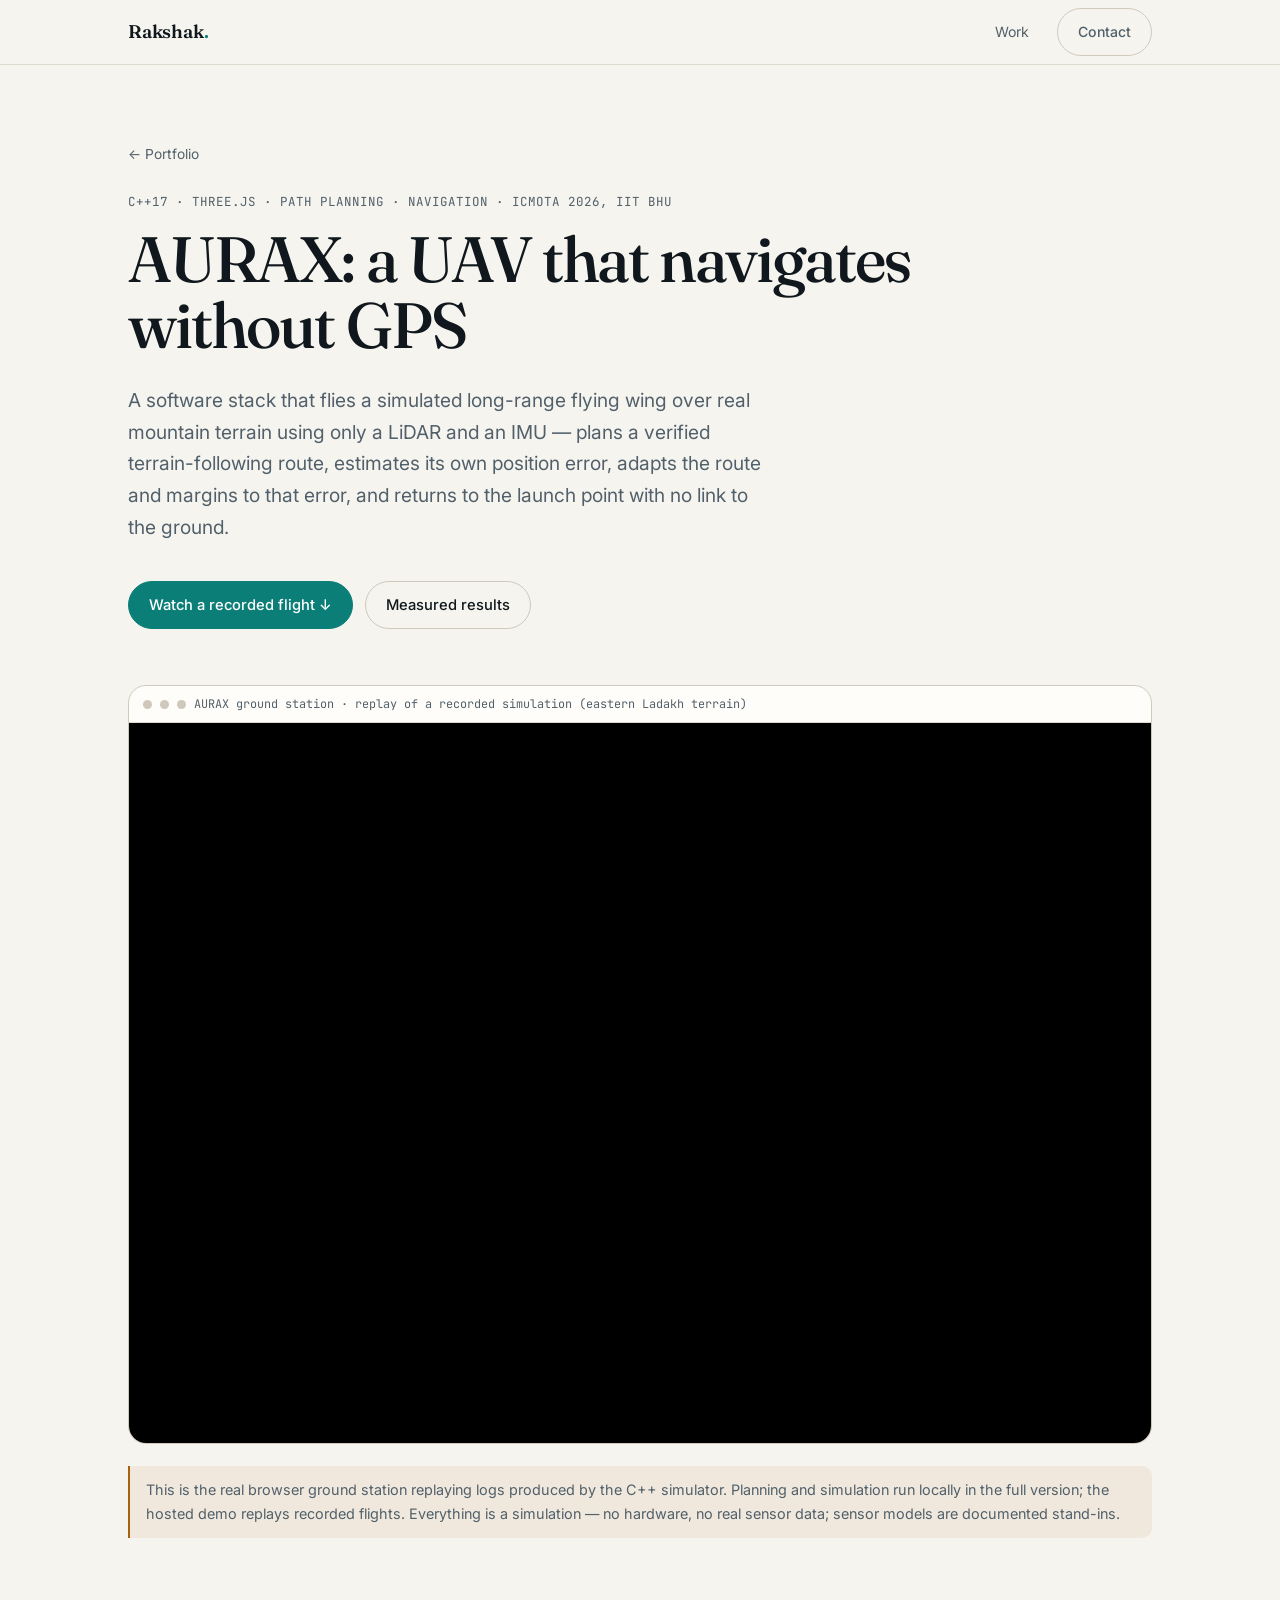
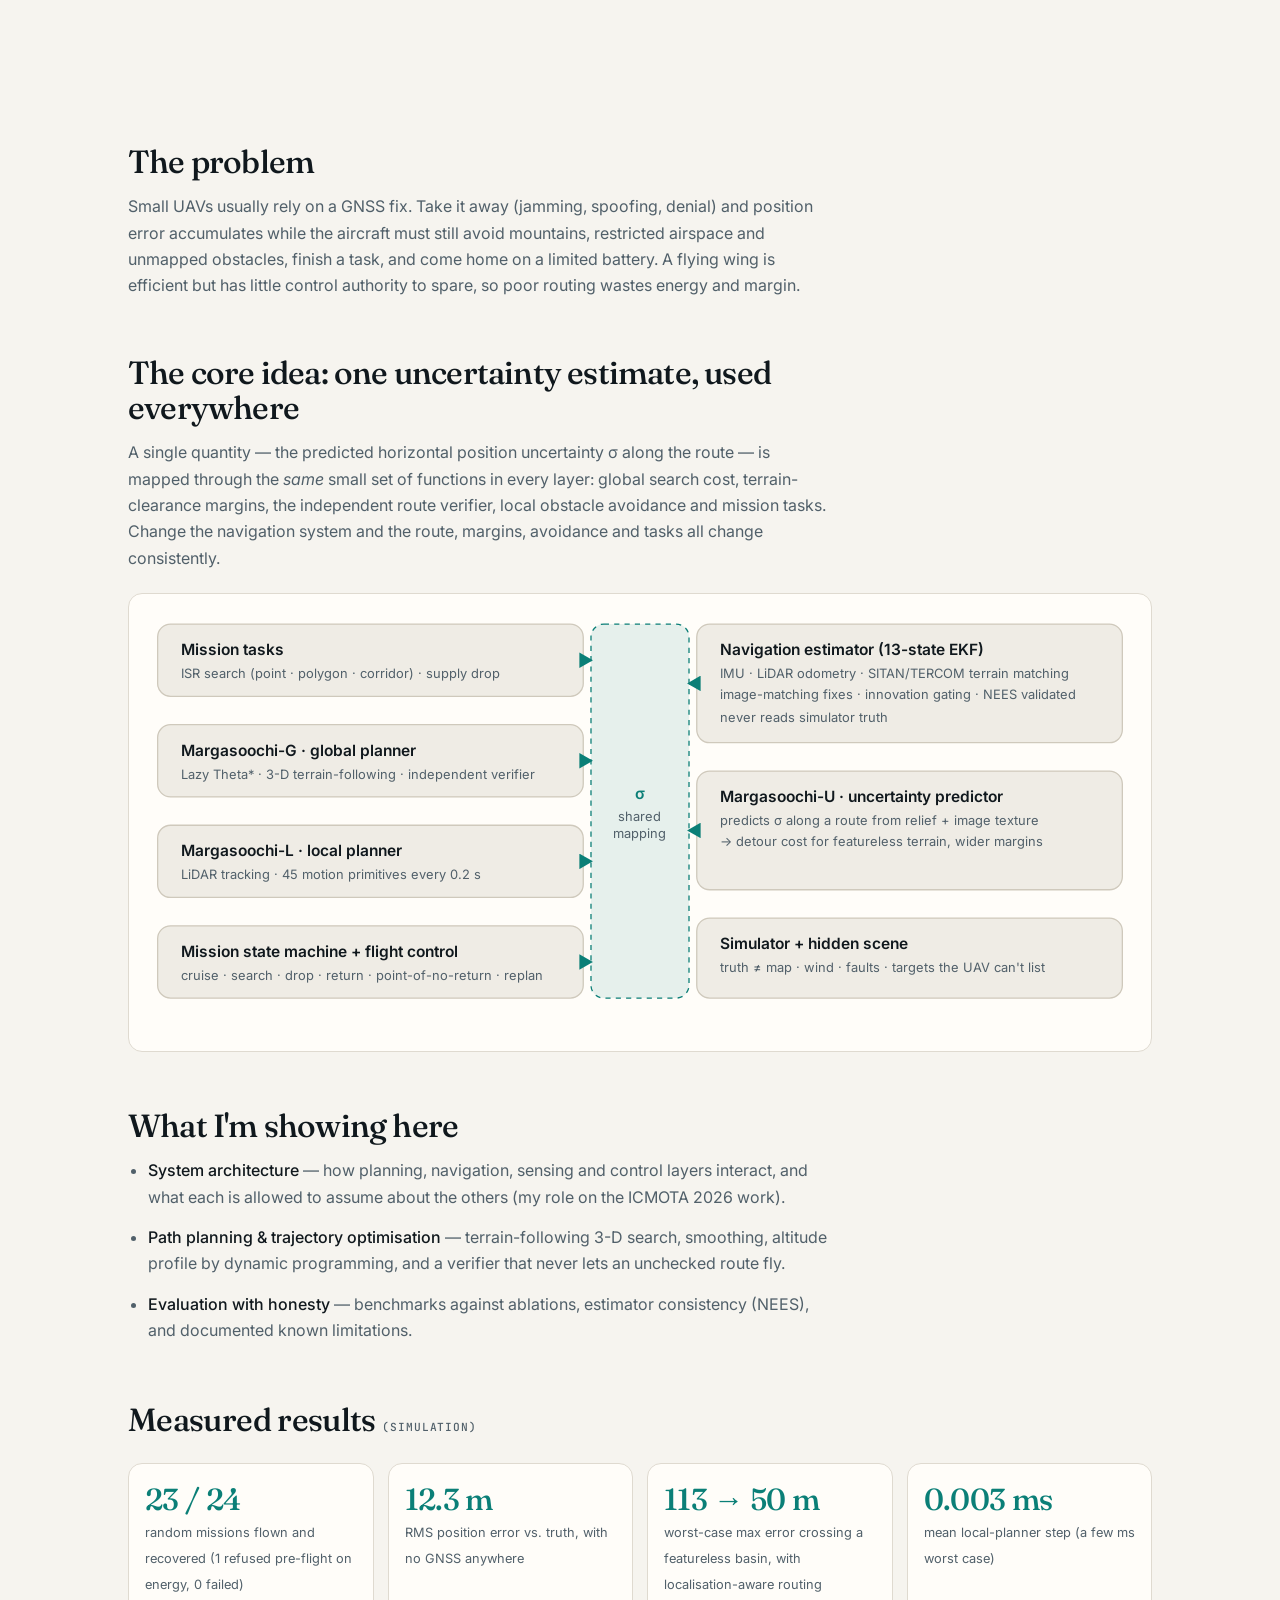
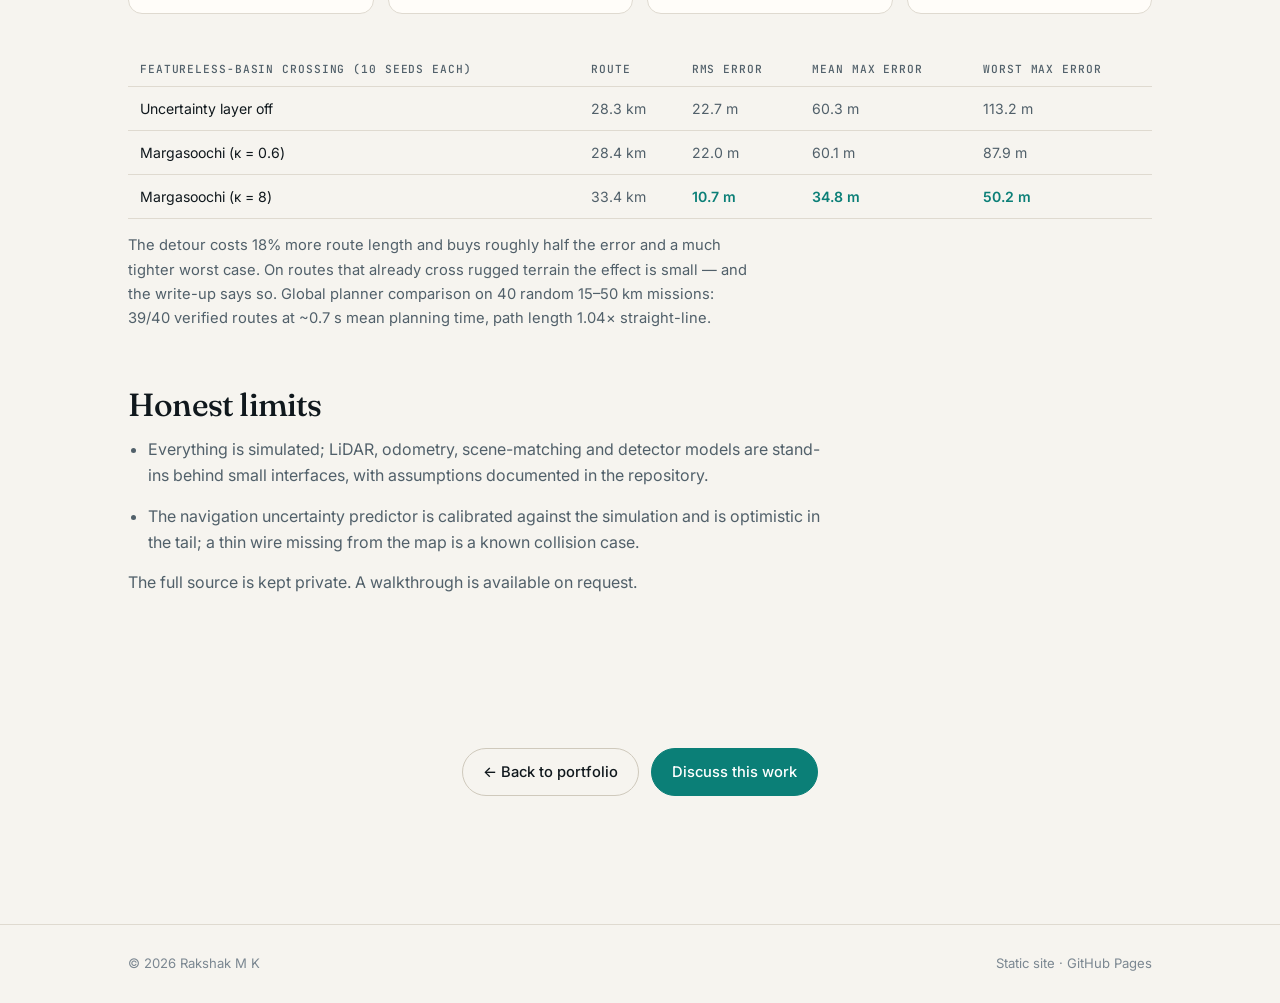
==== aura-x/index.html @ 95b020c1 "Portfolio: retro desktop OS, FloatChat browser demo, AURAX and ORVMS case studies" ====
<!doctype html>
<html lang="en">
<head>
<meta charset="utf-8">
<meta name="viewport" content="width=device-width,initial-scale=1">
<title>AURAX — GNSS-denied UAV stack · Rakshak M K</title>
<meta name="description" content="Case study: AURAX, a C++17 autonomous UAV mission stack for GNSS-denied terrain with uncertainty-aware route planning, an EKF navigation filter and a 3-D ground station. Presented at ICMOTA 2026, IIT BHU.">
<link rel="icon" href="data:image/svg+xml,%3Csvg xmlns='http://www.w3.org/2000/svg' viewBox='0 0 32 32'%3E%3Crect width='32' height='32' rx='8' fill='%2306090c'/%3E%3Cpath d='M7 22c4-9 8-9 11-3s5 3 7-6' fill='none' stroke='%234fd1c5' stroke-width='2.5' stroke-linecap='round'/%3E%3C/svg%3E">
<link rel="preconnect" href="https://fonts.googleapis.com"><link rel="preconnect" href="https://fonts.gstatic.com" crossorigin>
<link href="https://fonts.googleapis.com/css2?family=Fraunces:ital,opsz,wght@0,9..144,400;0,9..144,500;0,9..144,600;1,9..144,400&family=Inter:wght@400;500;600&family=JetBrains+Mono:wght@400;500&display=swap" rel="stylesheet">
<link rel="stylesheet" href="../assets/style.css">
<style>
.res{width:100%;border-collapse:collapse;font-size:.88rem;margin:14px 0}
.res th,.res td{padding:10px 12px;border-bottom:1px solid var(--line);text-align:left}
.res th{font:500 .7rem var(--mono);letter-spacing:.08em;text-transform:uppercase;color:var(--mute)}
.res td{color:var(--mute)}.res td:first-child{color:var(--ink)}.res .hi{color:var(--accent);font-weight:600}
.res-wrap{overflow-x:auto}
.arch text{font-family:var(--sans);font-size:12px;fill:var(--ink)}.arch .s{font-size:10px;fill:var(--mute)}
.big{display:grid;grid-template-columns:repeat(auto-fit,minmax(160px,1fr));gap:14px;margin:24px 0}
.big div{border:1px solid var(--line);border-radius:var(--r);padding:16px;background:var(--panel)}
.big b{display:block;font:500 1.9rem var(--serif);letter-spacing:-.02em;color:var(--accent)}.big span{font-size:.8rem;color:var(--mute)}
</style>
<script>try{var t=localStorage.getItem('theme');if(t)document.documentElement.dataset.theme=t}catch(e){}</script>
</head>
<body>
<script>if(window.self!==window.top||location.search.includes("embed"))document.documentElement.classList.add("embed")</script>
<style>:root.embed .nav,:root.embed footer,:root.embed .crumb{display:none}:root.embed .page-hero{padding-top:36px}</style>
<header class="nav scrolled"><div class="wrap"><a class="logo" href="../">Rakshak<i>.</i></a><nav class="links"><a href="../#work">Work</a><a class="btn keep" href="../#contact">Contact</a></nav></div></header>
<main>
<section class="page-hero"><div class="wrap">
  <a class="crumb" href="../">← Portfolio</a>
  <div class="mono" style="margin-bottom:14px">C++17 · Three.js · Path planning · Navigation · ICMOTA 2026, IIT BHU</div>
  <h1>AURAX: a UAV that navigates without GPS</h1>
  <p class="lede">A software stack that flies a simulated long-range flying wing over real mountain terrain using only a LiDAR and an IMU — plans a verified terrain-following route, estimates its own position error, adapts the route and margins to that error, and returns to the launch point with no link to the ground.</p>
  <div class="cta"><a class="btn primary" href="#replay">Watch a recorded flight ↓</a><a class="btn" href="#results">Measured results</a></div>
</div></section>

<section style="padding-top:0" id="replay"><div class="wrap">
  <div class="frame">
    <div class="bar"><i></i><i></i><i></i><span>AURAX ground station · replay of a recorded simulation (eastern Ladakh terrain)</span></div>
    <iframe id="gcs" title="AURAX ground station replay" loading="lazy" style="height:min(80vh,760px)"></iframe>
  </div>
  <p class="note">This is the real browser ground station replaying logs produced by the C++ simulator. Planning and simulation run locally in the full version; the hosted demo replays recorded flights. Everything is a simulation — no hardware, no real sensor data; sensor models are documented stand-ins.</p>
</div></section>

<section style="padding-top:0"><div class="wrap"><div class="prose">
  <h2>The problem</h2>
  <p>Small UAVs usually rely on a GNSS fix. Take it away (jamming, spoofing, denial) and position error accumulates while the aircraft must still avoid mountains, restricted airspace and unmapped obstacles, finish a task, and come home on a limited battery. A flying wing is efficient but has little control authority to spare, so poor routing wastes energy and margin.</p>

  <h2>The core idea: one uncertainty estimate, used everywhere</h2>
  <p>A single quantity — the predicted horizontal position uncertainty σ along the route — is mapped through the <em>same</em> small set of functions in every layer: global search cost, terrain-clearance margins, the independent route verifier, local obstacle avoidance and mission tasks. Change the navigation system and the route, margins, avoidance and tasks all change consistently.</p>
</div>
<div class="card" style="padding:12px 8px;margin:22px 0">
<svg class="arch" viewBox="0 0 780 330" role="img" aria-label="Architecture: mission tasks, Margasoochi-G global planner with verifier, Margasoochi-L local planner and flight control, fed by the navigation estimator and Margasoochi-U uncertainty prediction through a shared sigma mapping" style="width:100%;height:auto">
  <defs><marker id="ar" markerWidth="8" markerHeight="8" refX="6" refY="4" orient="auto"><path d="M0 0L7 4L0 8Z" fill="var(--accent)"/></marker></defs>
  <g fill="var(--bg2)" stroke="var(--line2)">
    <rect x="16" y="14" width="330" height="56" rx="10"/><rect x="16" y="92" width="330" height="56" rx="10"/><rect x="16" y="170" width="330" height="56" rx="10"/><rect x="16" y="248" width="330" height="56" rx="10"/>
    <rect x="434" y="14" width="330" height="92" rx="10"/><rect x="434" y="128" width="330" height="92" rx="10"/><rect x="434" y="242" width="330" height="62" rx="10"/></g>
  <rect x="352" y="14" width="76" height="290" rx="10" fill="color-mix(in srgb,var(--accent) 10%,transparent)" stroke="var(--accent)" stroke-dasharray="4 4"/>
  <text x="390" y="150" text-anchor="middle" font-weight="600" style="fill:var(--accent)">σ</text><text class="s" x="390" y="167" text-anchor="middle">shared</text><text class="s" x="390" y="180" text-anchor="middle">mapping</text>
  <text x="34" y="38" font-weight="600">Mission tasks</text><text class="s" x="34" y="56">ISR search (point · polygon · corridor) · supply drop</text>
  <text x="34" y="116" font-weight="600">Margasoochi-G · global planner</text><text class="s" x="34" y="134">Lazy Theta* · 3-D terrain-following · independent verifier</text>
  <text x="34" y="194" font-weight="600">Margasoochi-L · local planner</text><text class="s" x="34" y="212">LiDAR tracking · 45 motion primitives every 0.2 s</text>
  <text x="34" y="272" font-weight="600">Mission state machine + flight control</text><text class="s" x="34" y="290">cruise · search · drop · return · point-of-no-return · replan</text>
  <text x="452" y="38" font-weight="600">Navigation estimator (13-state EKF)</text><text class="s" x="452" y="56">IMU · LiDAR odometry · SITAN/TERCOM terrain matching</text><text class="s" x="452" y="72">image-matching fixes · innovation gating · NEES validated</text><text class="s" x="452" y="90">never reads simulator truth</text>
  <text x="452" y="152" font-weight="600">Margasoochi-U · uncertainty predictor</text><text class="s" x="452" y="170">predicts σ along a route from relief + image texture</text><text class="s" x="452" y="186">→ detour cost for featureless terrain, wider margins</text>
  <text x="452" y="266" font-weight="600">Simulator + hidden scene</text><text class="s" x="452" y="284">truth ≠ map · wind · faults · targets the UAV can't list</text>
  <g stroke="var(--accent)" stroke-width="1.5" fill="none" marker-end="url(#ar)"><path d="M346 42h6"/><path d="M346 120h6"/><path d="M346 198h6"/><path d="M346 276h6"/><path d="M434 60h-6"/><path d="M434 174h-6"/></g>
</svg></div>
<div class="prose">
  <h2>What I'm showing here</h2>
  <ul>
    <li><strong>System architecture</strong> — how planning, navigation, sensing and control layers interact, and what each is allowed to assume about the others (my role on the ICMOTA 2026 work).</li>
    <li><strong>Path planning &amp; trajectory optimisation</strong> — terrain-following 3-D search, smoothing, altitude profile by dynamic programming, and a verifier that never lets an unchecked route fly.</li>
    <li><strong>Evaluation with honesty</strong> — benchmarks against ablations, estimator consistency (NEES), and documented known limitations.</li>
  </ul>
</div>

<h2 id="results" style="margin:56px 0 12px;font:500 clamp(1.5rem,2.6vw,2rem) var(--serif);letter-spacing:-.02em">Measured results <span class="mono" style="font-size:.7rem">(simulation)</span></h2>
<div class="big">
  <div><b>23 / 24</b><span>random missions flown and recovered (1 refused pre-flight on energy, 0 failed)</span></div>
  <div><b>12.3 m</b><span>RMS position error vs. truth, with no GNSS anywhere</span></div>
  <div><b>113 → 50 m</b><span>worst-case max error crossing a featureless basin, with localisation-aware routing</span></div>
  <div><b>0.003 ms</b><span>mean local-planner step (a few ms worst case)</span></div>
</div>
<div class="res-wrap"><table class="res">
  <tr><th>Featureless-basin crossing (10 seeds each)</th><th>Route</th><th>RMS error</th><th>Mean max error</th><th>Worst max error</th></tr>
  <tr><td>Uncertainty layer off</td><td>28.3 km</td><td>22.7 m</td><td>60.3 m</td><td>113.2 m</td></tr>
  <tr><td>Margasoochi (κ = 0.6)</td><td>28.4 km</td><td>22.0 m</td><td>60.1 m</td><td>87.9 m</td></tr>
  <tr><td>Margasoochi (κ = 8)</td><td>33.4 km</td><td class="hi">10.7 m</td><td class="hi">34.8 m</td><td class="hi">50.2 m</td></tr>
</table></div>
<p class="prose" style="color:var(--mute);font-size:.92rem">The detour costs 18% more route length and buys roughly half the error and a much tighter worst case. On routes that already cross rugged terrain the effect is small — and the write-up says so. Global planner comparison on 40 random 15–50 km missions: 39/40 verified routes at ~0.7 s mean planning time, path length 1.04× straight-line.</p>

<div class="prose">
  <h2>Honest limits</h2>
  <ul>
    <li>Everything is simulated; LiDAR, odometry, scene-matching and detector models are stand-ins behind small interfaces, with assumptions documented in the repository.</li>
    <li>The navigation uncertainty predictor is calibrated against the simulation and is optimistic in the tail; a thin wire missing from the map is a known collision case.</li>
  </ul>
  <p>The full source is kept private. A walkthrough is available on request.</p>
</div></div></section>

<section class="contact" style="padding-top:10px"><div class="wrap"><div class="cta"><a class="btn" href="../">← Back to portfolio</a><a class="btn primary" href="mailto:rakshak.km.3011@gmail.com">Discuss this work</a></div></div></section>
</main>
<footer><div class="wrap"><span>© 2026 Rakshak M K</span><span>Static site · GitHub Pages</span></div></footer>
<script>
const AURAX = ['localhost','127.0.0.1'].includes(location.hostname) ? 'http://127.0.0.1:5180/' : 'https://raksh3011.github.io/aurax-demo/';
const f = document.getElementById('gcs'); new IntersectionObserver(([e], o) => { if (e.isIntersecting) { f.src = AURAX; o.disconnect(); } }, { rootMargin: '300px' }).observe(f);
</script>
</body>
</html>
---- assets/style.css ----
:root{
  --bg:#06090c; --bg2:#0b1116; --panel:#0e151b; --line:#1a252e; --line2:#26343f;
  --ink:#e9eef1; --mute:#8b9aa5; --dim:#5b6a75;
  --accent:#4fd1c5; --accent2:#f2b66d; --accent-ink:#04201d;
  --serif:'Fraunces',Georgia,serif; --sans:'Inter',system-ui,sans-serif; --mono:'JetBrains Mono',ui-monospace,monospace;
  --r:14px; --max:1120px; --gut:clamp(20px,5vw,48px);
}
:root[data-theme="light"]{
  --bg:#f6f4ef; --bg2:#efece5; --panel:#fffdf9; --line:#dfdad0; --line2:#cfc9bc;
  --ink:#10181d; --mute:#51606a; --dim:#7b8791; --accent:#0b7f77; --accent2:#a8610f; --accent-ink:#fff;
}
@media (prefers-color-scheme: light){
  :root:not([data-theme="dark"]){
    --bg:#f6f4ef; --bg2:#efece5; --panel:#fffdf9; --line:#dfdad0; --line2:#cfc9bc;
    --ink:#10181d; --mute:#51606a; --dim:#7b8791; --accent:#0b7f77; --accent2:#a8610f; --accent-ink:#fff;
  }
}
*{box-sizing:border-box;margin:0}
html{scroll-behavior:smooth;-webkit-text-size-adjust:100%}
body{background:var(--bg);color:var(--ink);font:400 16px/1.65 var(--sans);-webkit-font-smoothing:antialiased;overflow-x:hidden}
a{color:inherit;text-decoration:none}
::selection{background:var(--accent);color:var(--accent-ink)}
:focus-visible{outline:2px solid var(--accent);outline-offset:3px;border-radius:4px}
.wrap{max-width:var(--max);margin:0 auto;padding:0 var(--gut)}
.mono{font-family:var(--mono);font-size:.78rem;letter-spacing:.08em;text-transform:uppercase;color:var(--mute)}
.skip{position:absolute;left:-999px}.skip:focus{left:12px;top:12px;background:var(--accent);color:var(--accent-ink);padding:8px 14px;border-radius:8px;z-index:99}

/* nav */
.nav{position:fixed;inset:0 0 auto 0;z-index:50;backdrop-filter:blur(14px);background:color-mix(in srgb,var(--bg) 72%,transparent);border-bottom:1px solid transparent;transition:border-color .3s}
.nav.scrolled{border-color:var(--line)}
.nav .wrap{display:flex;align-items:center;justify-content:space-between;height:64px}
.logo{font-family:var(--serif);font-weight:600;font-size:1.15rem;letter-spacing:-.01em}
.logo i{font-style:normal;color:var(--accent)}
.links{display:flex;gap:28px;align-items:center}
.links a{font-size:.88rem;color:var(--mute);transition:color .2s}
.links a:hover{color:var(--ink)}
.btn{display:inline-flex;align-items:center;gap:8px;padding:11px 20px;border-radius:999px;font-weight:500;font-size:.92rem;border:1px solid var(--line2);transition:transform .2s,background .2s,border-color .2s;cursor:pointer;background:transparent;color:var(--ink);font-family:inherit}
.btn:hover{border-color:var(--accent);transform:translateY(-1px)}
.btn.primary{background:var(--accent);color:var(--accent-ink);border-color:var(--accent)}
.btn.primary:hover{filter:brightness(1.08)}
.icon-btn{width:38px;height:38px;border-radius:50%;border:1px solid var(--line2);background:transparent;color:var(--ink);cursor:pointer;display:grid;place-items:center;font-size:15px}
.icon-btn:hover{border-color:var(--accent)}
@media(max-width:720px){.links a:not(.keep){display:none}.links{gap:14px}}

/* hero */
.hero{position:relative;min-height:100svh;display:flex;align-items:center;padding:110px 0 70px;overflow:hidden}
#field{position:absolute;inset:0;width:100%;height:100%;z-index:0}
.hero::after{content:"";position:absolute;inset:0;background:radial-gradient(70% 60% at 30% 45%,transparent,var(--bg) 100%);z-index:1;pointer-events:none}
.hero .wrap{position:relative;z-index:2}
.eyebrow{display:flex;align-items:center;gap:10px;margin-bottom:26px}
.pulse{width:8px;height:8px;border-radius:50%;background:var(--accent);box-shadow:0 0 0 0 var(--accent);animation:pulse 2.4s infinite}
@keyframes pulse{70%{box-shadow:0 0 0 10px transparent}100%{box-shadow:0 0 0 0 transparent}}
h1{font-family:var(--serif);font-weight:500;font-size:clamp(2.6rem,7.4vw,5.6rem);line-height:1.02;letter-spacing:-.03em;max-width:15ch}
h1 em{font-style:italic;color:var(--accent);font-weight:400}
.lede{max-width:54ch;color:var(--mute);font-size:clamp(1.02rem,1.5vw,1.2rem);margin:28px 0 38px}
.cta{display:flex;gap:12px;flex-wrap:wrap}
.stats{display:flex;gap:clamp(24px,5vw,56px);margin-top:64px;flex-wrap:wrap}
.stats b{display:block;font-family:var(--serif);font-size:2rem;font-weight:500;letter-spacing:-.02em}
.stats span{font-size:.8rem;color:var(--mute)}

/* sections */
section{padding:clamp(70px,10vw,130px) 0}
.sec-h{display:flex;justify-content:space-between;align-items:end;gap:20px;margin-bottom:48px;flex-wrap:wrap}
h2{font-family:var(--serif);font-weight:500;font-size:clamp(1.9rem,4vw,3rem);letter-spacing:-.025em;line-height:1.1}
.sec-h p{max-width:42ch;color:var(--mute)}
.rv{opacity:0;transform:translateY(22px);transition:opacity .8s cubic-bezier(.2,.7,.2,1),transform .8s cubic-bezier(.2,.7,.2,1)}
.rv.in{opacity:1;transform:none}
@media(prefers-reduced-motion:reduce){.rv{opacity:1;transform:none;transition:none}.pulse{animation:none}html{scroll-behavior:auto}}

/* project cards */
.proj{display:grid;grid-template-columns:1.05fr 1fr;gap:0;border:1px solid var(--line);border-radius:22px;overflow:hidden;background:var(--panel);margin-bottom:28px;transition:border-color .3s,transform .4s}
.proj:hover{border-color:var(--line2);transform:translateY(-3px)}
.proj:nth-child(even) .viz{order:2}
.viz{position:relative;min-height:340px;background:var(--bg2);overflow:hidden;border-right:1px solid var(--line)}
.proj:nth-child(even) .viz{border-right:0;border-left:1px solid var(--line)}
.viz svg,.viz canvas{position:absolute;inset:0;width:100%;height:100%}
.body{padding:clamp(24px,3.4vw,44px);display:flex;flex-direction:column;gap:16px}
.body .tag{display:flex;gap:8px;align-items:center}
.live{display:inline-flex;align-items:center;gap:7px;color:var(--accent);font-size:.72rem}
.body h3{font-family:var(--serif);font-weight:500;font-size:clamp(1.5rem,2.6vw,2.1rem);letter-spacing:-.02em;line-height:1.15}
.body p{color:var(--mute);font-size:.98rem}
.chips{display:flex;flex-wrap:wrap;gap:7px}
.chip{font:500 .72rem var(--mono);padding:5px 10px;border:1px solid var(--line2);border-radius:999px;color:var(--mute)}
.facts{display:grid;grid-template-columns:1fr 1fr;gap:12px 20px;margin:6px 0 4px;padding-top:16px;border-top:1px solid var(--line)}
.facts b{font-family:var(--serif);font-size:1.35rem;font-weight:500;display:block;line-height:1.2}
.facts span{font-size:.78rem;color:var(--mute)}
.body .cta{margin-top:auto;padding-top:8px}
@media(max-width:860px){.proj{grid-template-columns:1fr}.proj:nth-child(even) .viz{order:0}.viz{min-height:240px;border:0!important;border-bottom:1px solid var(--line)!important}}

/* timeline / lists */
.two{display:grid;grid-template-columns:1fr 1fr;gap:clamp(30px,6vw,80px)}
@media(max-width:860px){.two{grid-template-columns:1fr}}
.tl{border-left:1px solid var(--line2);padding-left:26px;display:flex;flex-direction:column;gap:34px}
.tl>div{position:relative}
.tl>div::before{content:"";position:absolute;left:-31px;top:8px;width:9px;height:9px;border-radius:50%;background:var(--bg);border:2px solid var(--accent)}
.tl h4{font-weight:600;font-size:1.05rem}
.tl .m{color:var(--mute);font-size:.86rem;margin:2px 0 8px}
.tl p{color:var(--mute);font-size:.94rem}
.honors li{list-style:none;padding:16px 0;border-bottom:1px solid var(--line);display:flex;gap:16px}
.honors li:first-child{padding-top:0}
.honors b{color:var(--accent2);font-family:var(--mono);font-size:.8rem;min-width:84px;font-weight:500;padding-top:3px}
.honors span{color:var(--mute)}
.honors strong{color:var(--ink);font-weight:500}
.skills{display:grid;grid-template-columns:repeat(auto-fit,minmax(220px,1fr));gap:16px}
.sk{border:1px solid var(--line);border-radius:var(--r);padding:22px;background:var(--panel)}
.sk .mono{margin-bottom:12px;display:block}
.contact{text-align:center}
.contact h2{font-size:clamp(2.2rem,6vw,4.4rem);max-width:16ch;margin:0 auto 26px}
.contact .cta{justify-content:center}
footer{border-top:1px solid var(--line);padding:28px 0;color:var(--dim);font-size:.82rem}
footer .wrap{display:flex;justify-content:space-between;gap:12px;flex-wrap:wrap}

/* case-study pages */
.page-hero{padding:140px 0 56px}
.page-hero h1{font-size:clamp(2.2rem,5.4vw,4rem);max-width:20ch}
.crumb{display:inline-flex;gap:8px;color:var(--mute);font-size:.86rem;margin-bottom:26px}
.crumb:hover{color:var(--accent)}
.prose{max-width:70ch}
.prose h2{font-size:clamp(1.5rem,2.6vw,2rem);margin:56px 0 14px}
.prose p,.prose li{color:var(--mute);margin-bottom:14px}
.prose ul{padding-left:20px}
.prose strong{color:var(--ink);font-weight:500}
.card{border:1px solid var(--line);border-radius:var(--r);background:var(--panel);padding:22px}
.grid3{display:grid;grid-template-columns:repeat(auto-fit,minmax(240px,1fr));gap:16px;margin:26px 0}
.grid3 h4{font-size:.98rem;margin-bottom:6px}
.grid3 p{font-size:.9rem;margin:0}
.note{border-left:2px solid var(--accent2);padding:12px 16px;background:color-mix(in srgb,var(--accent2) 8%,transparent);color:var(--mute);font-size:.9rem;border-radius:0 10px 10px 0;margin:22px 0}
.frame{border:1px solid var(--line2);border-radius:18px;overflow:hidden;background:var(--panel)}
.frame .bar{display:flex;align-items:center;gap:8px;padding:10px 14px;border-bottom:1px solid var(--line);font:.74rem var(--mono);color:var(--mute)}
.frame .bar i{width:9px;height:9px;border-radius:50%;background:var(--line2)}
.frame iframe{display:block;width:100%;height:min(78vh,720px);border:0;background:#000}
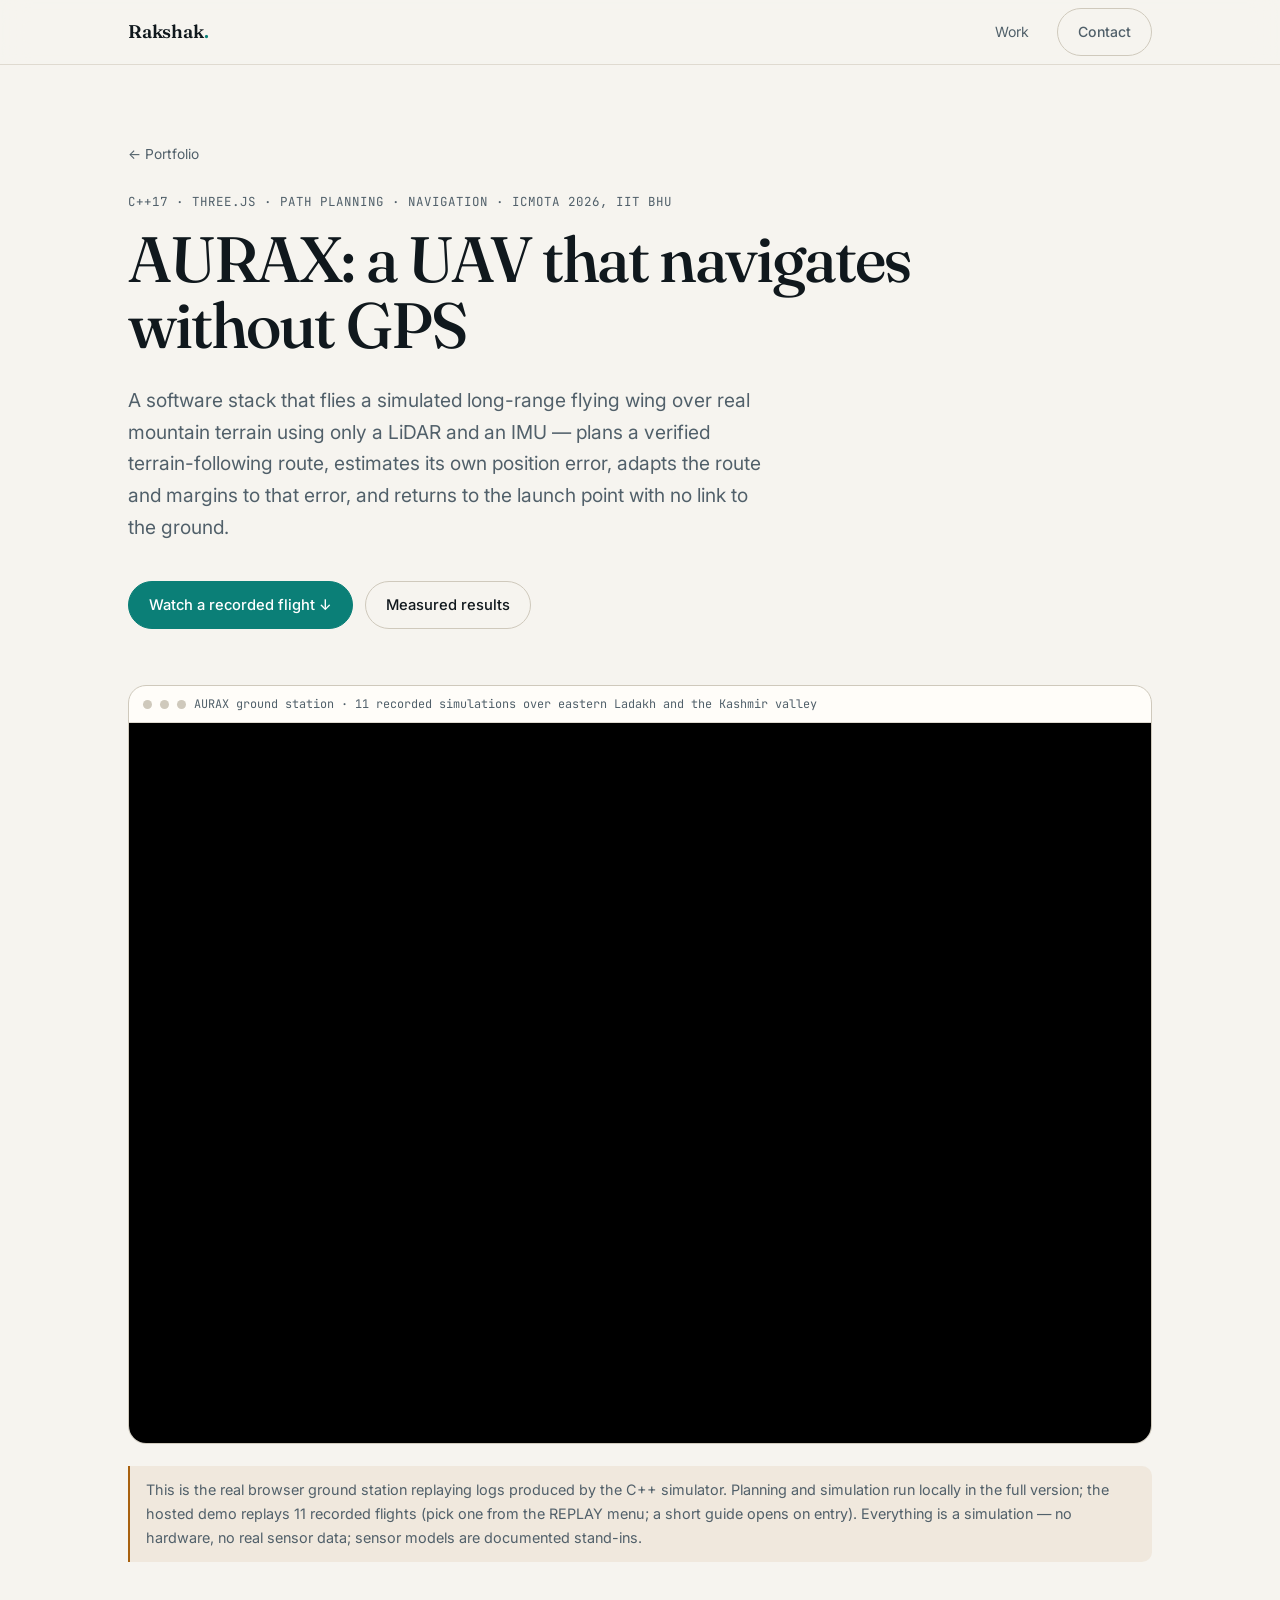
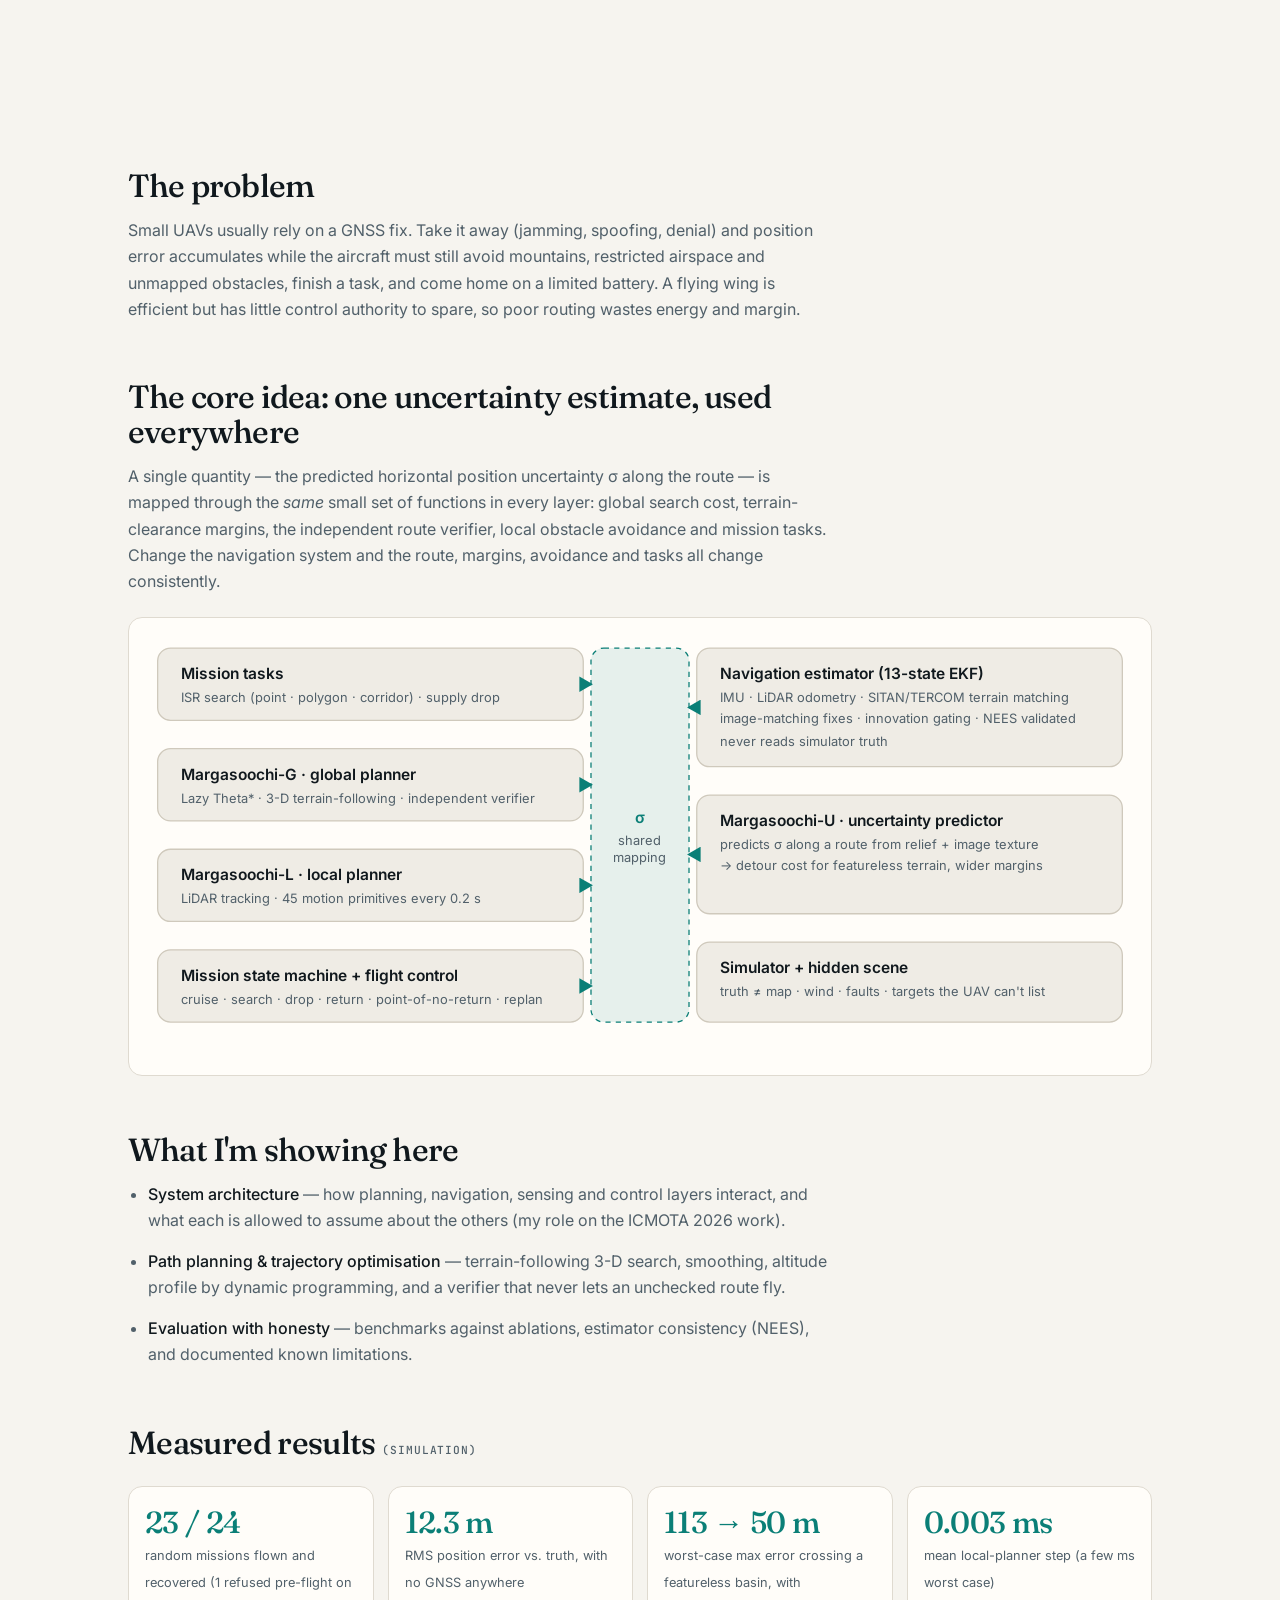
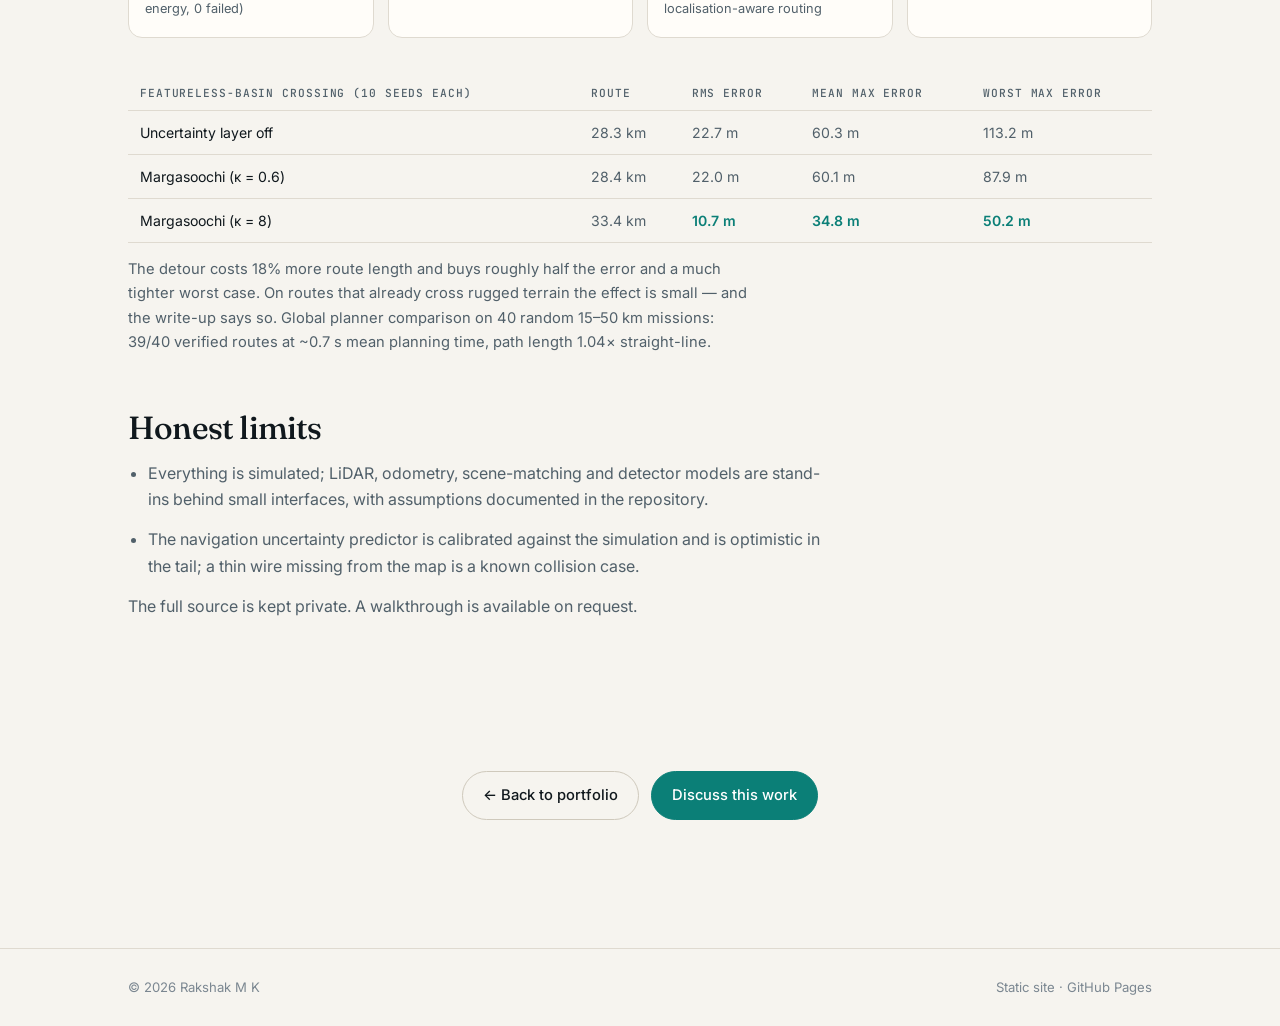
==== commit ab8e2092: "Visible wallpaper, recent FloatChat data and UI fixes, ORVMS static demo, AURAX 11-replay library" ====
--- a/aura-x/index.html
+++ b/aura-x/index.html
@@ -37,10 +37,10 @@
 
 <section style="padding-top:0" id="replay"><div class="wrap">
   <div class="frame">
-    <div class="bar"><i></i><i></i><i></i><span>AURAX ground station · replay of a recorded simulation (eastern Ladakh terrain)</span></div>
+    <div class="bar"><i></i><i></i><i></i><span>AURAX ground station · 11 recorded simulations over eastern Ladakh and the Kashmir valley</span></div>
     <iframe id="gcs" title="AURAX ground station replay" loading="lazy" style="height:min(80vh,760px)"></iframe>
   </div>
-  <p class="note">This is the real browser ground station replaying logs produced by the C++ simulator. Planning and simulation run locally in the full version; the hosted demo replays recorded flights. Everything is a simulation — no hardware, no real sensor data; sensor models are documented stand-ins.</p>
+  <p class="note">This is the real browser ground station replaying logs produced by the C++ simulator. Planning and simulation run locally in the full version; the hosted demo replays 11 recorded flights (pick one from the REPLAY menu; a short guide opens on entry). Everything is a simulation — no hardware, no real sensor data; sensor models are documented stand-ins.</p>
 </div></section>
 
 <section style="padding-top:0"><div class="wrap"><div class="prose">
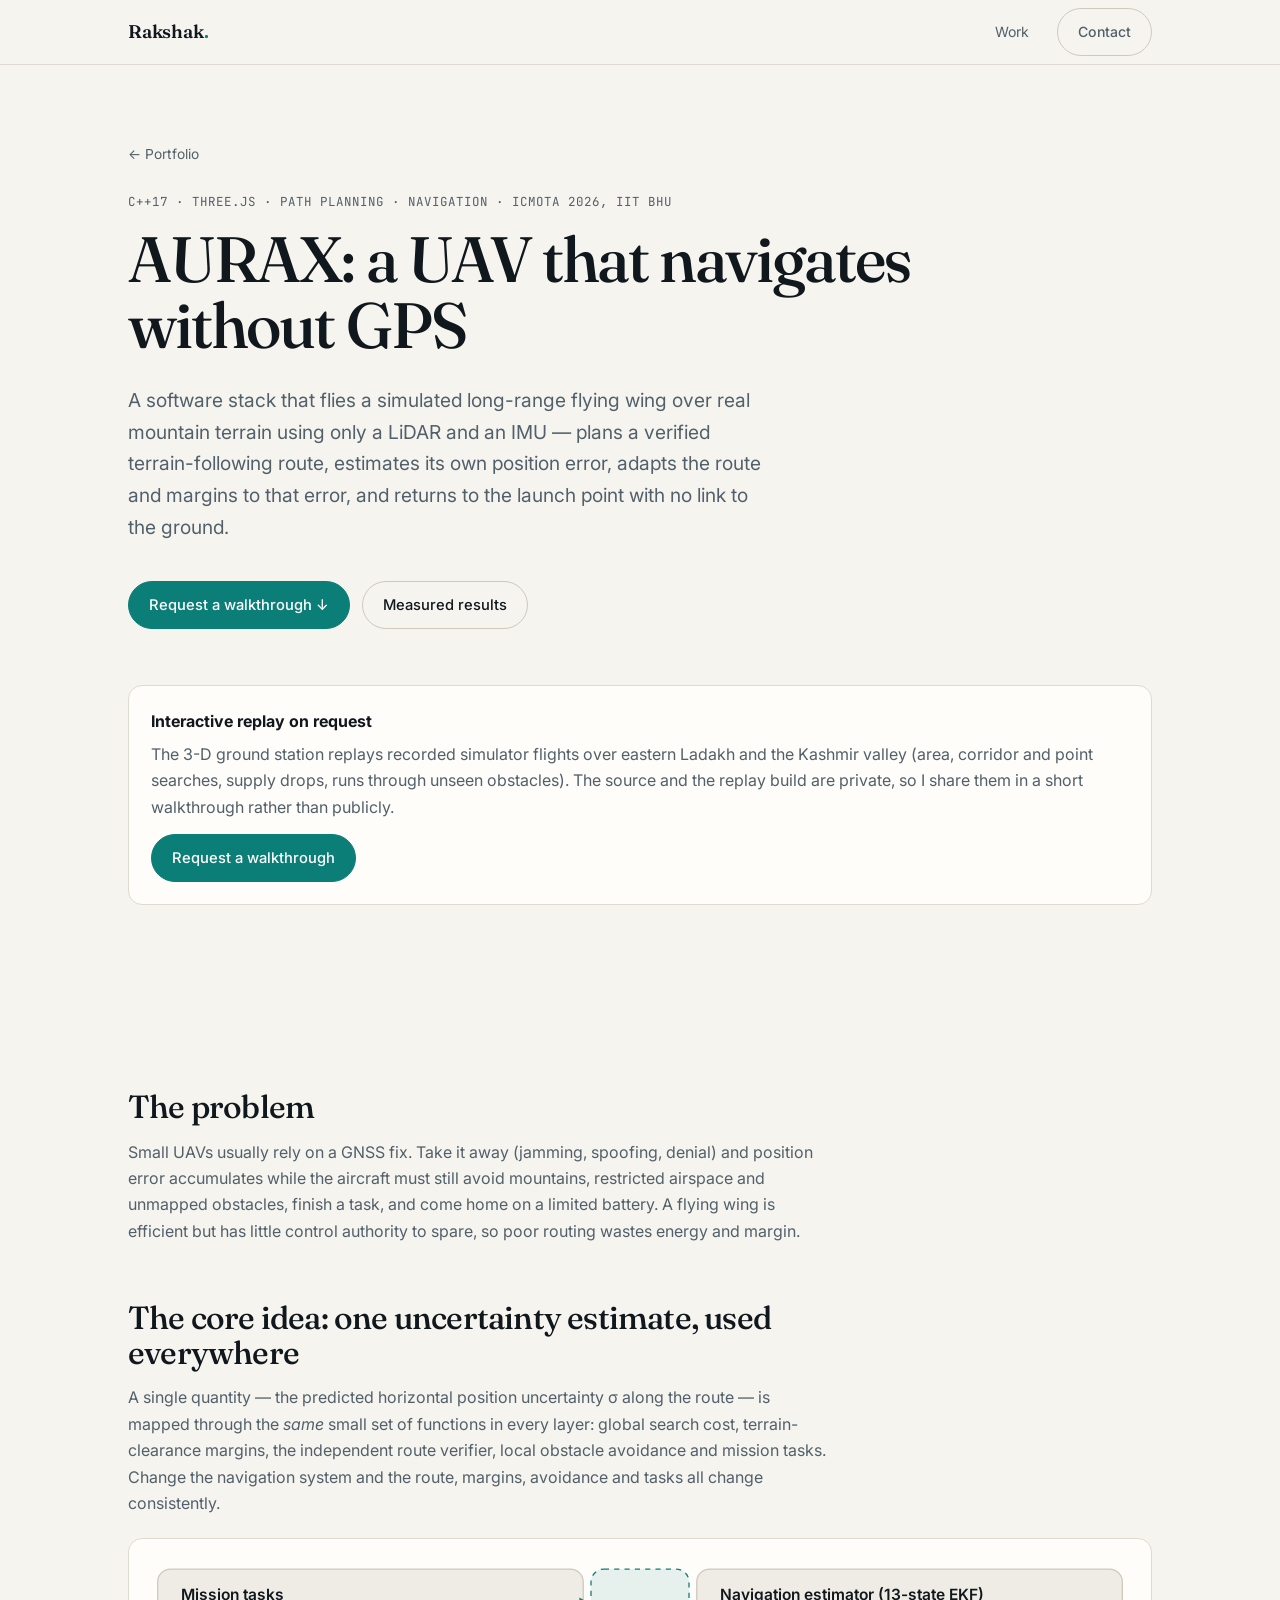
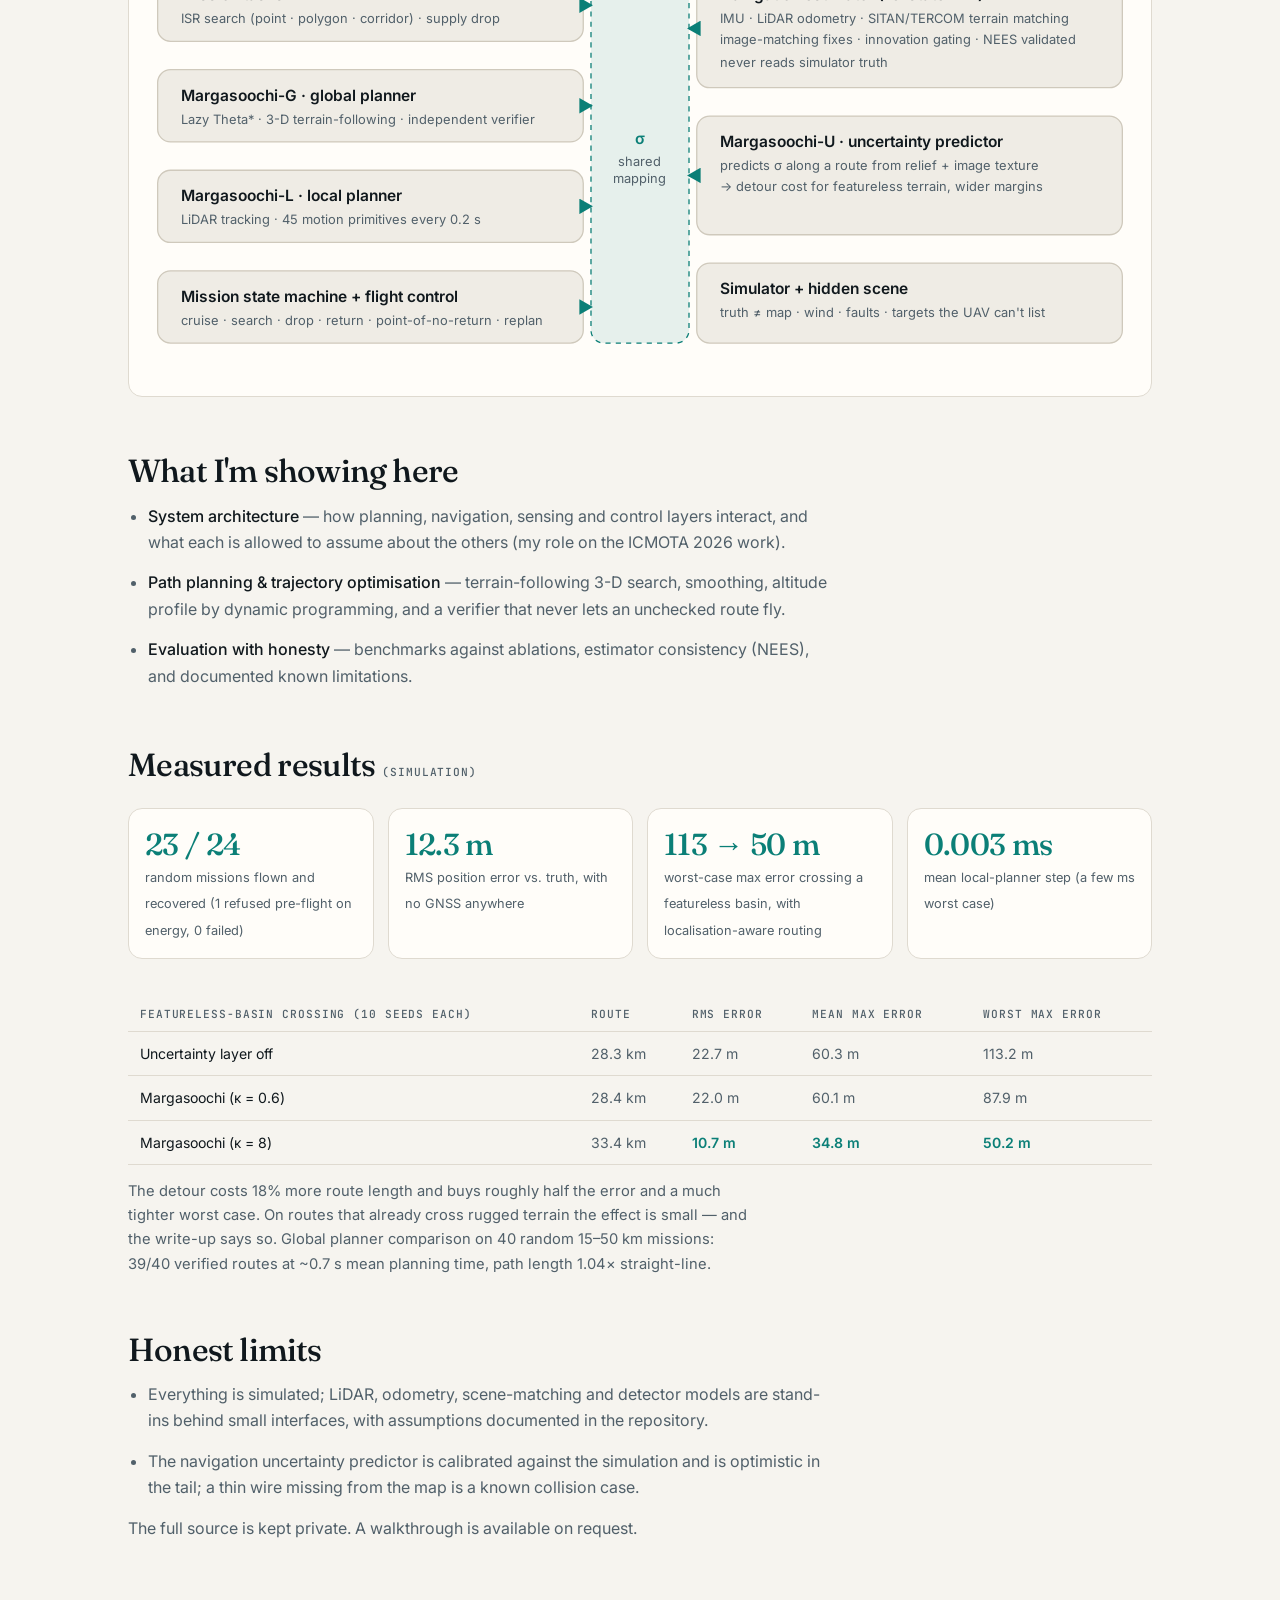
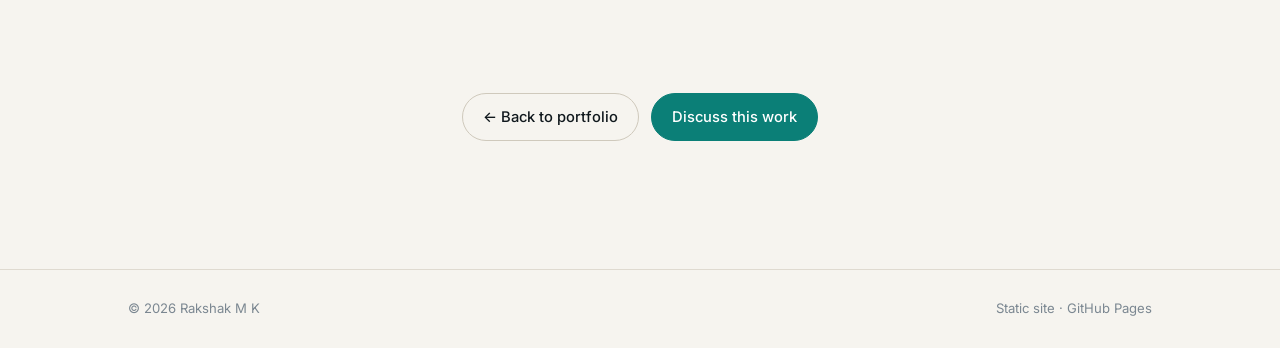
==== commit d8c9bd57: "Wallpaper always painted, drop RakshakOS branding, resume by mail, AURAX flagship first and private" ====
--- a/aura-x/index.html
+++ b/aura-x/index.html
@@ -32,15 +32,15 @@
   <div class="mono" style="margin-bottom:14px">C++17 · Three.js · Path planning · Navigation · ICMOTA 2026, IIT BHU</div>
   <h1>AURAX: a UAV that navigates without GPS</h1>
   <p class="lede">A software stack that flies a simulated long-range flying wing over real mountain terrain using only a LiDAR and an IMU — plans a verified terrain-following route, estimates its own position error, adapts the route and margins to that error, and returns to the launch point with no link to the ground.</p>
-  <div class="cta"><a class="btn primary" href="#replay">Watch a recorded flight ↓</a><a class="btn" href="#results">Measured results</a></div>
+  <div class="cta"><a class="btn primary" href="#replay">Request a walkthrough ↓</a><a class="btn" href="#results">Measured results</a></div>
 </div></section>
 
 <section style="padding-top:0" id="replay"><div class="wrap">
-  <div class="frame">
-    <div class="bar"><i></i><i></i><i></i><span>AURAX ground station · 11 recorded simulations over eastern Ladakh and the Kashmir valley</span></div>
-    <iframe id="gcs" title="AURAX ground station replay" loading="lazy" style="height:min(80vh,760px)"></iframe>
+  <div class="card" style="padding:22px">
+    <h4 style="margin-bottom:6px">Interactive replay on request</h4>
+    <p style="color:var(--mute);margin:0 0 14px">The 3-D ground station replays recorded simulator flights over eastern Ladakh and the Kashmir valley (area, corridor and point searches, supply drops, runs through unseen obstacles). The source and the replay build are private, so I share them in a short walkthrough rather than publicly.</p>
+    <a class="btn primary" href="mailto:rakshak.km.3011@gmail.com?subject=AURAX%20walkthrough">Request a walkthrough</a>
   </div>
-  <p class="note">This is the real browser ground station replaying logs produced by the C++ simulator. Planning and simulation run locally in the full version; the hosted demo replays 11 recorded flights (pick one from the REPLAY menu; a short guide opens on entry). Everything is a simulation — no hardware, no real sensor data; sensor models are documented stand-ins.</p>
 </div></section>
 
 <section style="padding-top:0"><div class="wrap"><div class="prose">
@@ -103,9 +103,6 @@
 <section class="contact" style="padding-top:10px"><div class="wrap"><div class="cta"><a class="btn" href="../">← Back to portfolio</a><a class="btn primary" href="mailto:rakshak.km.3011@gmail.com">Discuss this work</a></div></div></section>
 </main>
 <footer><div class="wrap"><span>© 2026 Rakshak M K</span><span>Static site · GitHub Pages</span></div></footer>
-<script>
-const AURAX = ['localhost','127.0.0.1'].includes(location.hostname) ? 'http://127.0.0.1:5180/' : 'https://raksh3011.github.io/aurax-demo/';
-const f = document.getElementById('gcs'); new IntersectionObserver(([e], o) => { if (e.isIntersecting) { f.src = AURAX; o.disconnect(); } }, { rootMargin: '300px' }).observe(f);
-</script>
+
 </body>
 </html>
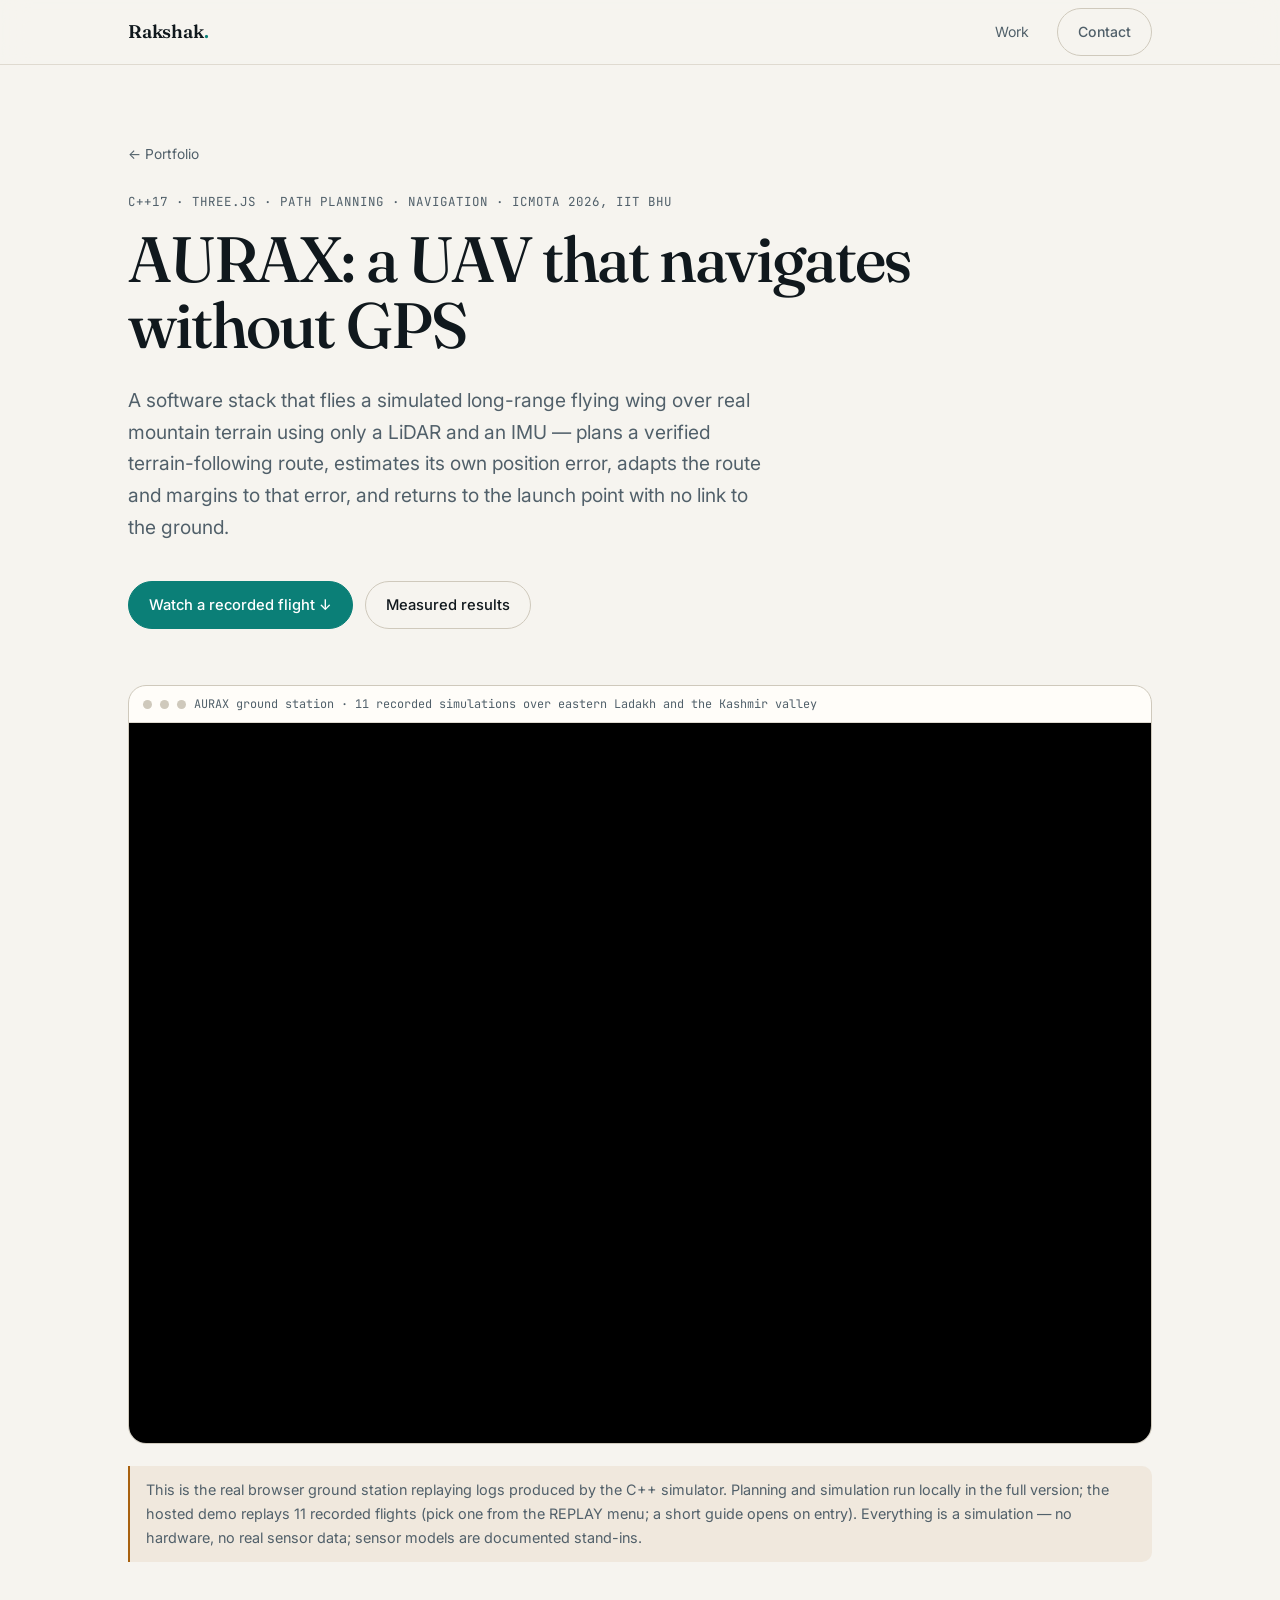
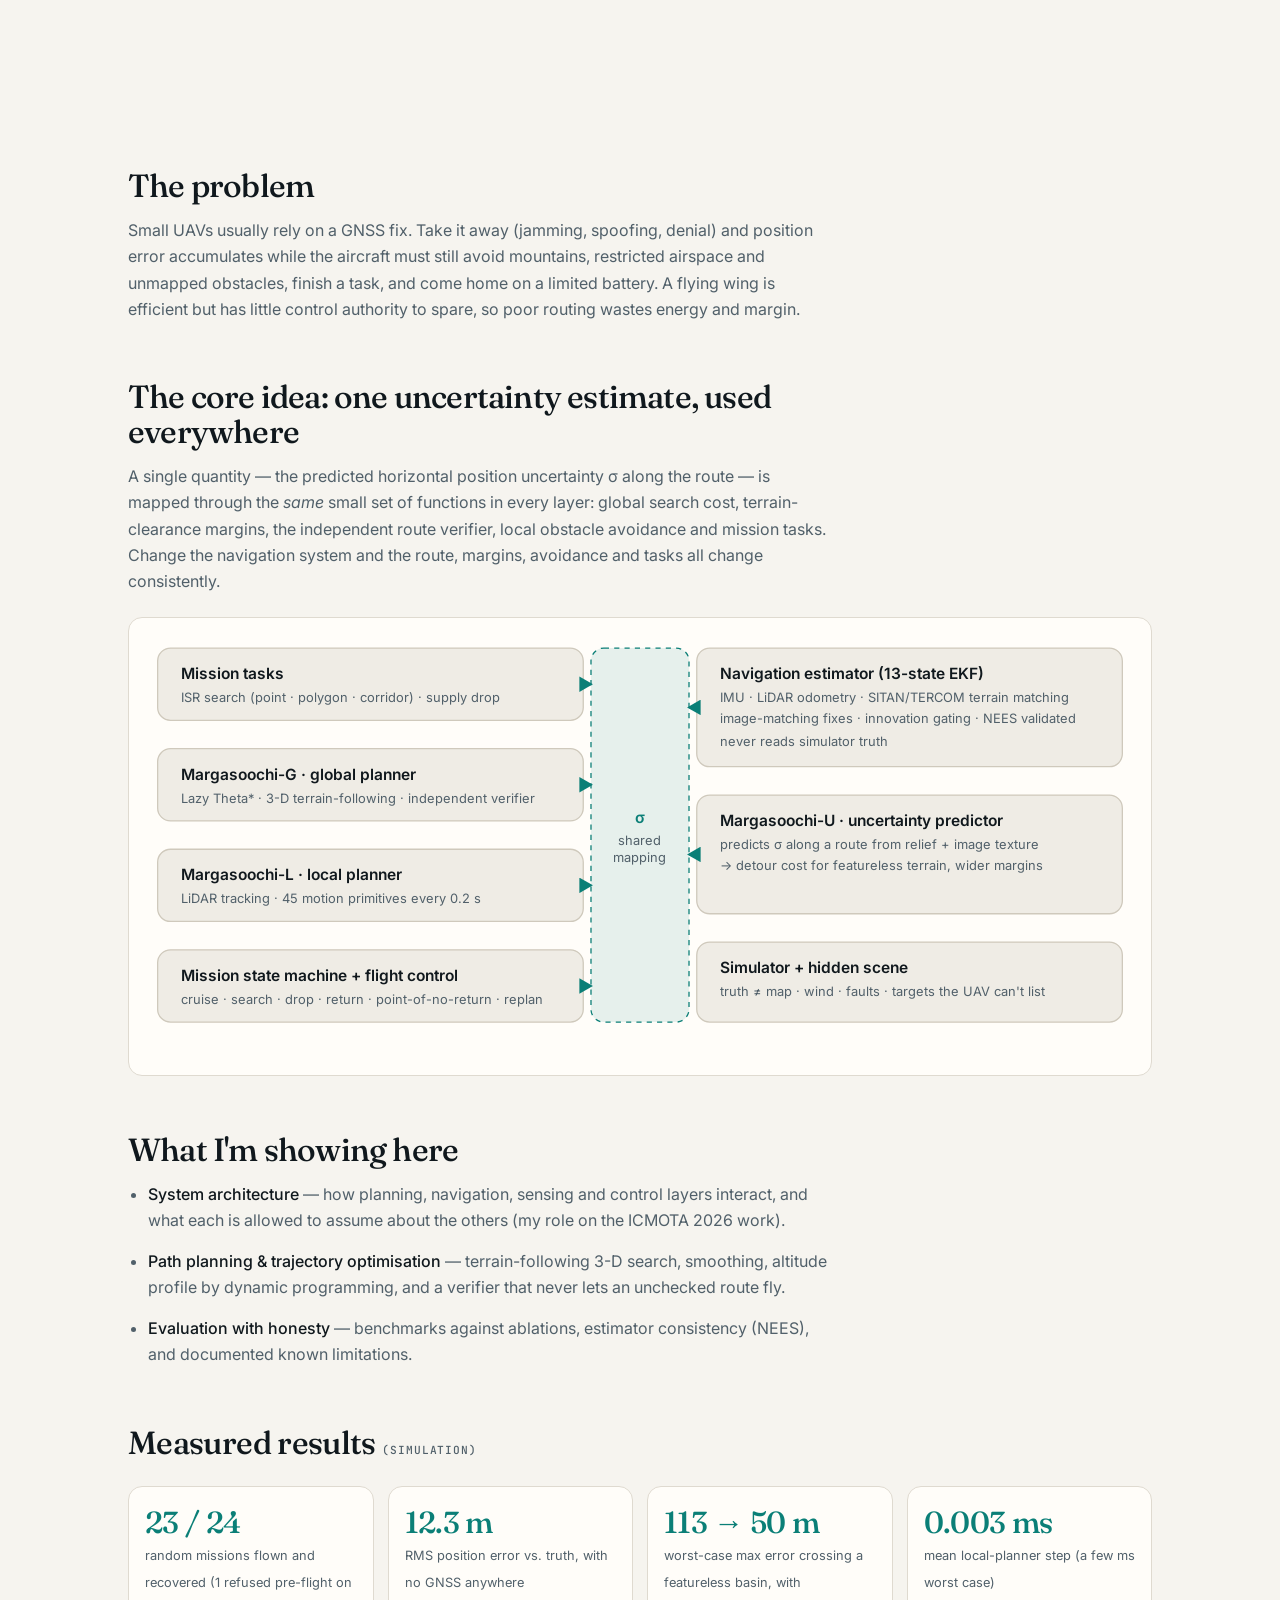
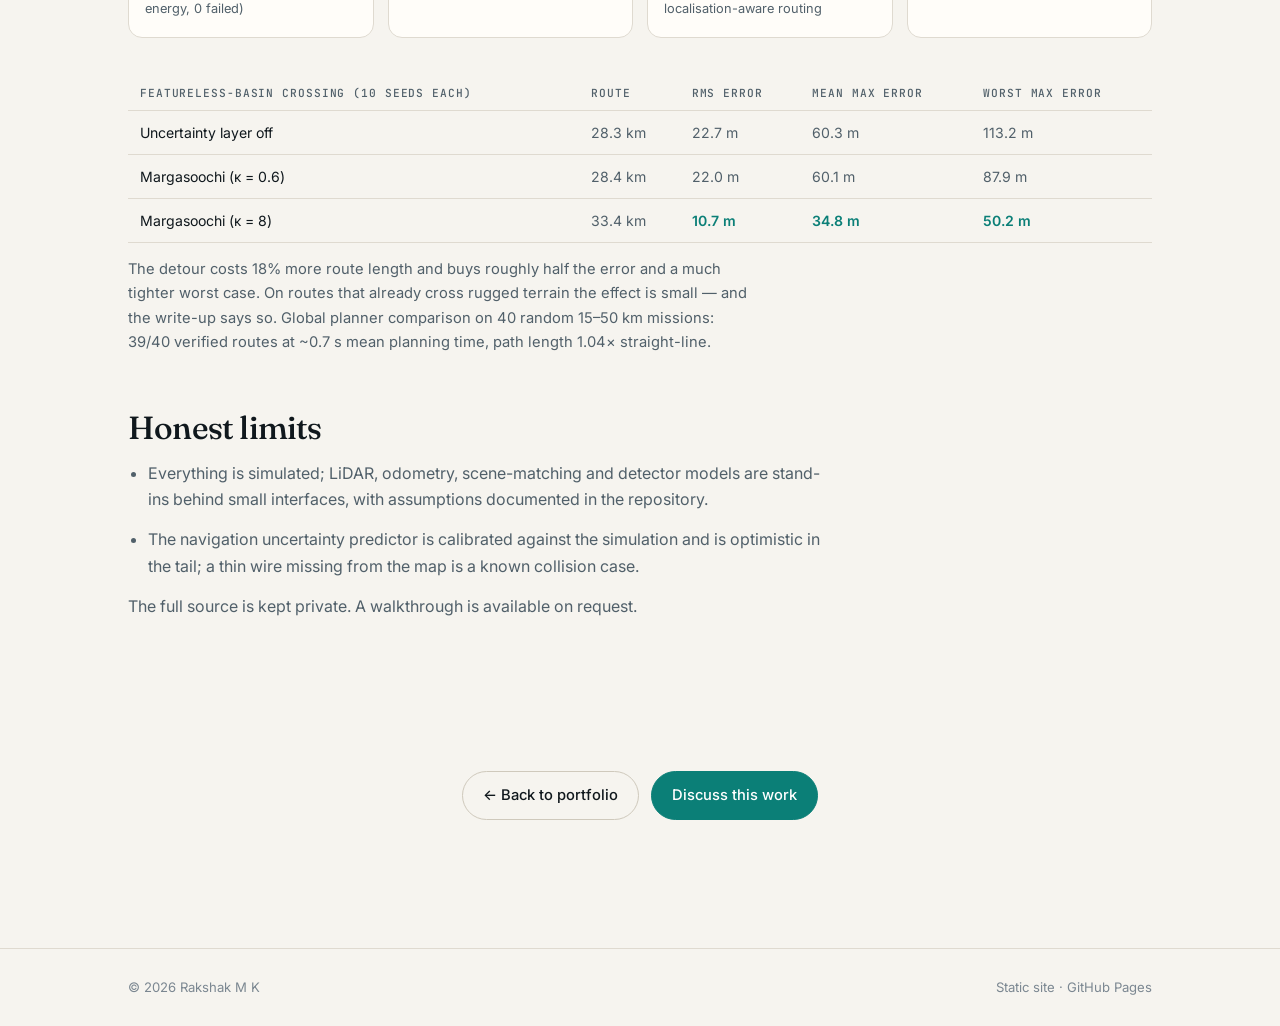
==== commit a9ba848e: "Point AURAX replay at Cloudflare Pages" ====
--- a/aura-x/index.html
+++ b/aura-x/index.html
@@ -32,15 +32,15 @@
   <div class="mono" style="margin-bottom:14px">C++17 · Three.js · Path planning · Navigation · ICMOTA 2026, IIT BHU</div>
   <h1>AURAX: a UAV that navigates without GPS</h1>
   <p class="lede">A software stack that flies a simulated long-range flying wing over real mountain terrain using only a LiDAR and an IMU — plans a verified terrain-following route, estimates its own position error, adapts the route and margins to that error, and returns to the launch point with no link to the ground.</p>
-  <div class="cta"><a class="btn primary" href="#replay">Request a walkthrough ↓</a><a class="btn" href="#results">Measured results</a></div>
+  <div class="cta"><a class="btn primary" href="#replay">Watch a recorded flight ↓</a><a class="btn" href="#results">Measured results</a></div>
 </div></section>
 
 <section style="padding-top:0" id="replay"><div class="wrap">
-  <div class="card" style="padding:22px">
-    <h4 style="margin-bottom:6px">Interactive replay on request</h4>
-    <p style="color:var(--mute);margin:0 0 14px">The 3-D ground station replays recorded simulator flights over eastern Ladakh and the Kashmir valley (area, corridor and point searches, supply drops, runs through unseen obstacles). The source and the replay build are private, so I share them in a short walkthrough rather than publicly.</p>
-    <a class="btn primary" href="mailto:rakshak.km.3011@gmail.com?subject=AURAX%20walkthrough">Request a walkthrough</a>
+  <div class="frame">
+    <div class="bar"><i></i><i></i><i></i><span>AURAX ground station · 11 recorded simulations over eastern Ladakh and the Kashmir valley</span></div>
+    <iframe id="gcs" title="AURAX ground station replay" loading="lazy" style="height:min(80vh,760px)"></iframe>
   </div>
+  <p class="note">This is the real browser ground station replaying logs produced by the C++ simulator. Planning and simulation run locally in the full version; the hosted demo replays 11 recorded flights (pick one from the REPLAY menu; a short guide opens on entry). Everything is a simulation — no hardware, no real sensor data; sensor models are documented stand-ins.</p>
 </div></section>
 
 <section style="padding-top:0"><div class="wrap"><div class="prose">
@@ -103,6 +103,9 @@
 <section class="contact" style="padding-top:10px"><div class="wrap"><div class="cta"><a class="btn" href="../">← Back to portfolio</a><a class="btn primary" href="mailto:rakshak.km.3011@gmail.com">Discuss this work</a></div></div></section>
 </main>
 <footer><div class="wrap"><span>© 2026 Rakshak M K</span><span>Static site · GitHub Pages</span></div></footer>
-
+<script>
+const AURAX = ['localhost','127.0.0.1'].includes(location.hostname) ? 'http://127.0.0.1:5180/' : 'https://aurax-replay.pages.dev/';
+const f = document.getElementById('gcs'); new IntersectionObserver(([e], o) => { if (e.isIntersecting) { f.src = AURAX; o.disconnect(); } }, { rootMargin: '300px' }).observe(f);
+</script>
 </body>
 </html>
